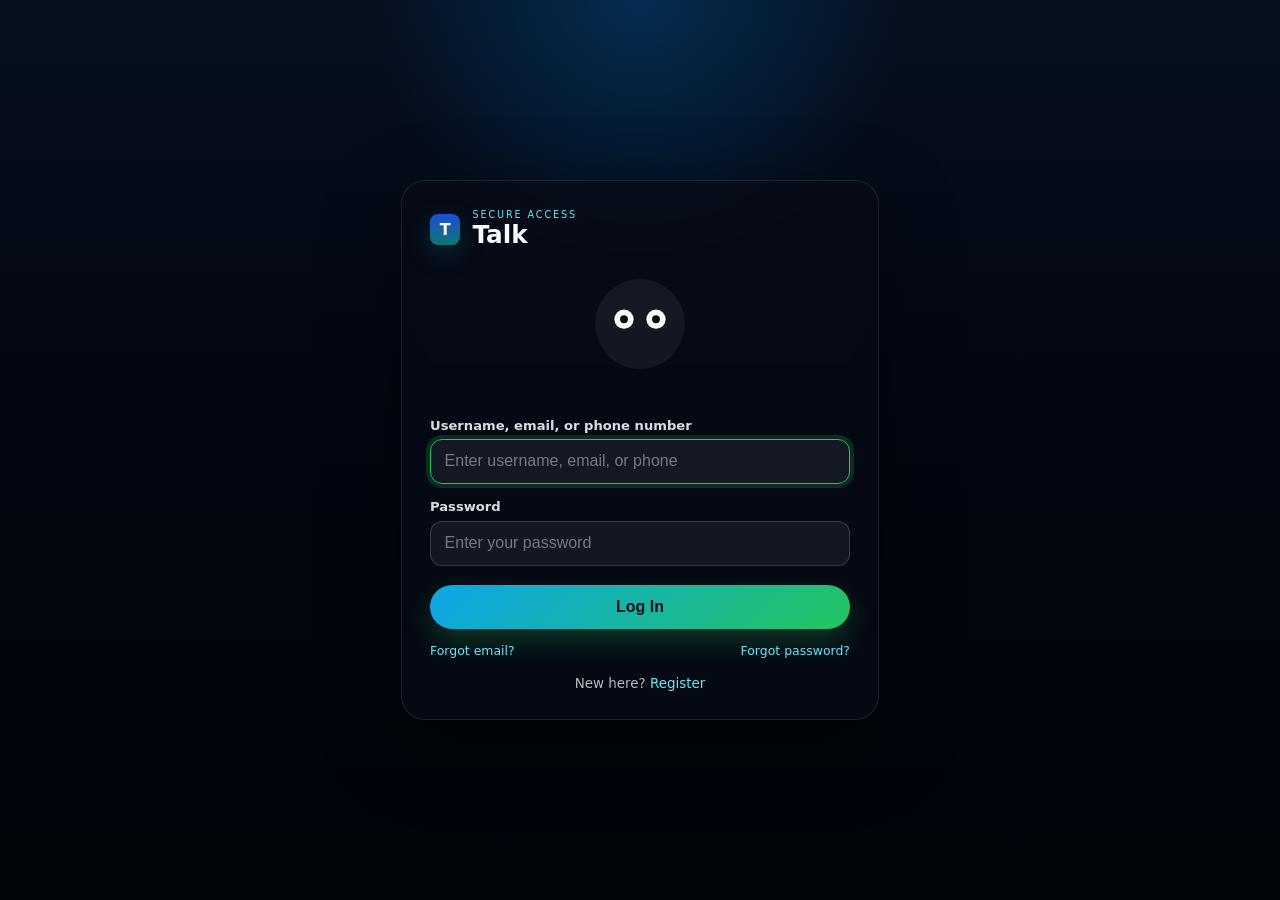
==== index.html @ d1ef783c "feat: add skeleton animation with eye-tracking and password look-away" ====
<!doctype html>
<html lang="en">
<head>
  <meta charset="utf-8">
  <meta name="viewport" content="width=device-width,initial-scale=1">
  <title>Login</title>
  <link rel="stylesheet" href="styles.css">

</head>

<body>
  <div class="login-wrapper">
    <form id="loginForm" class="login-card" action="#" method="post">
      <div class="brand-block">
        <span class="brand-badge">T</span>
        <div>
          <p class="eyebrow">Secure access</p>
          <h1>Talk</h1>
        </div>
      </div>

      <!-- Skeleton animation replaces the old welcome text -->
      <div id="skeleton" class="skeleton" aria-hidden="true">
        <svg viewBox="0 0 200 140" width="160" height="112" xmlns="http://www.w3.org/2000/svg">
          <g id="head" class="head" transform="translate(100,70)">
            <ellipse cx="0" cy="0" rx="56" ry="56" fill="#e6eef6" opacity="0.06"/>
            <g id="face">
              <circle cx="-20" cy="-6" r="12" class="eye" fill="#fff" />
              <circle cx="20" cy="-6" r="12" class="eye" fill="#fff" />
              <circle id="pupilL" cx="-20" cy="-6" r="5" class="pupil" fill="#06101f" />
              <circle id="pupilR" cx="20" cy="-6" r="5" class="pupil" fill="#06101f" />
            </g>
          </g>
        </svg>
      </div>
      <p class="login-copy"></p>

      <div class="field-group">
        <label for="username">Username, email, or phone number</label>
        <input id="username" name="username" type="text" placeholder="Enter username, email, or phone" required autocomplete="username">
      </div>

      <div class="field-group">
        <label for="password">Password</label>
        <input id="password" name="password" type="password" placeholder="Enter your password" required autocomplete="current-password">
      </div>

      <button type="submit">Log In</button>

      <div class="help-links" aria-label="Account help">
        <a href="#" id="forgotEmailLink" class="help-link">Forgot email?</a>
        <a href="#" id="forgotPasswordLink" class="help-link">Forgot password?</a>
      </div>

      <p class="register-prompt">New here? <a href="#" id="registerLink" class="help-link">Register</a></p>
    </form>
  </div>
  <script src="script.js"></script>
</body>
</html>
---- styles.css ----
html, body {
  min-height: 100%;
  margin: 0;
  font-family: Inter, system-ui, -apple-system, BlinkMacSystemFont, "Segoe UI", sans-serif;
  background:
    radial-gradient(circle at top, rgba(0, 120, 212, 0.28), transparent 24%),
    linear-gradient(180deg, #06101f 0%, #030712 42%, #010409 100%);
  color: #f8fafc;
}

body {
  display: flex;
}

.login-wrapper {
  min-height: 100vh;
  width: 100%;
  display: flex;
  align-items: center;
  justify-content: center;
  padding: 1.5rem;
  box-sizing: border-box;
}

.login-card {
  background: rgba(7, 12, 22, 0.74);
  backdrop-filter: blur(10px);
  border: 1px solid rgba(148, 163, 184, 0.16);
  padding: 1.75rem;
  border-radius: 24px;
  box-shadow: 0 26px 80px rgba(0, 0, 0, 0.38);
  width: min(420px, 100%);
  display: flex;
  flex-direction: column;
  gap: 0.9rem;
}

.brand-block {
  display: flex;
  align-items: center;
  gap: 0.75rem;
  margin-bottom: 0.25rem;
}

.brand-badge {
  width: 1.9rem;
  height: 1.9rem;
  display: inline-flex;
  align-items: center;
  justify-content: center;
  border-radius: 0.5rem;
  background: linear-gradient(180deg, #1d4ed8, #0f766e);
  font-weight: 800;
  box-shadow: 0 8px 24px rgba(14, 116, 144, 0.32);
}

.eyebrow {
  margin: 0;
  font-size: 0.6rem;
  text-transform: uppercase;
  letter-spacing: 0.2em;
  color: #67e8f9;
}

.login-card h1 {
  margin: 0;
  font-size: 1.55rem;
  line-height: 1.2;
}

.login-copy {
  margin: 0;
  color: rgba(248, 250, 252, 0.72);
  font-size: 0.95rem;
}

.field-group {
  display: flex;
  flex-direction: column;
  gap: 0.4rem;
}

.login-card label {
  font-size: 0.82rem;
  font-weight: 700;
  color: rgba(248, 250, 252, 0.88);
}

.login-card input {
  padding: 0.78rem 0.85rem;
  font-size: 1rem;
  border: 1px solid rgba(148, 163, 184, 0.28);
  border-radius: 12px;
  background: rgba(255,255,255,0.06);
  color: #fff;
  outline: none;
  transition: border-color 0.2s ease, box-shadow 0.2s ease, transform 0.2s ease;
}

.login-card input::placeholder {
  color: rgba(255,255,255,0.42);
}

.login-card input:focus {
  border-color: #22c55e;
  box-shadow: 0 0 0 4px rgba(34, 197, 94, 0.18);
  transform: translateY(-1px);
}

.login-card button {
  margin-top: 0.35rem;
  padding: 0.8rem 0.95rem;
  font-size: 1rem;
  font-weight: 800;
  border: none;
  border-radius: 999px;
  background: linear-gradient(135deg, #0ea5e9, #22c55e);
  color: #02131f;
  cursor: pointer;
  box-shadow: 0 12px 28px rgba(34, 197, 94, 0.25);
  transition: transform 0.2s ease, box-shadow 0.2s ease;
}

.login-card button:hover {
  transform: translateY(-1px);
  box-shadow: 0 14px 30px rgba(14, 165, 233, 0.28);
}

.login-card button:active { transform: translateY(1px); }

.help-links {
  display: flex;
  justify-content: space-between;
  gap: 0.75rem;
  font-size: 0.78rem;
}

.help-link {
  color: #67e8f9;
  text-decoration: none;
}

.help-link:hover {
  text-decoration: underline;
}

.register-prompt {
  margin: 0.2rem 0 0;
  font-size: 0.84rem;
  text-align: center;
  color: rgba(255,255,255,0.72);
}

/* Commit 2: tweak spacing */

/* Commit 2: tweak spacing */

/* Skeleton animation */
.skeleton {
  display: flex;
  align-items: center;
  justify-content: center;
  margin: 0 auto 0.6rem;
  pointer-events: none;
}
.skeleton svg { display: block; }
.head { transition: transform 300ms ease; transform-origin: 50% 50%; }
.eye { transition: transform 120ms ease; }
.pupil { transition: transform 120ms ease; transform-origin: center; }

/* When typing password, look away: flip head and center pupils */
.skeleton.look-away .head { transform: scaleX(-1) rotate(-12deg) translateY(-4px); }
.skeleton.look-away .pupil { transform: translateX(-6px) translateY(0); }

/* small responsive tweak */
@media (max-width: 480px) {
  .skeleton svg { width: 120px; height: 84px; }
}
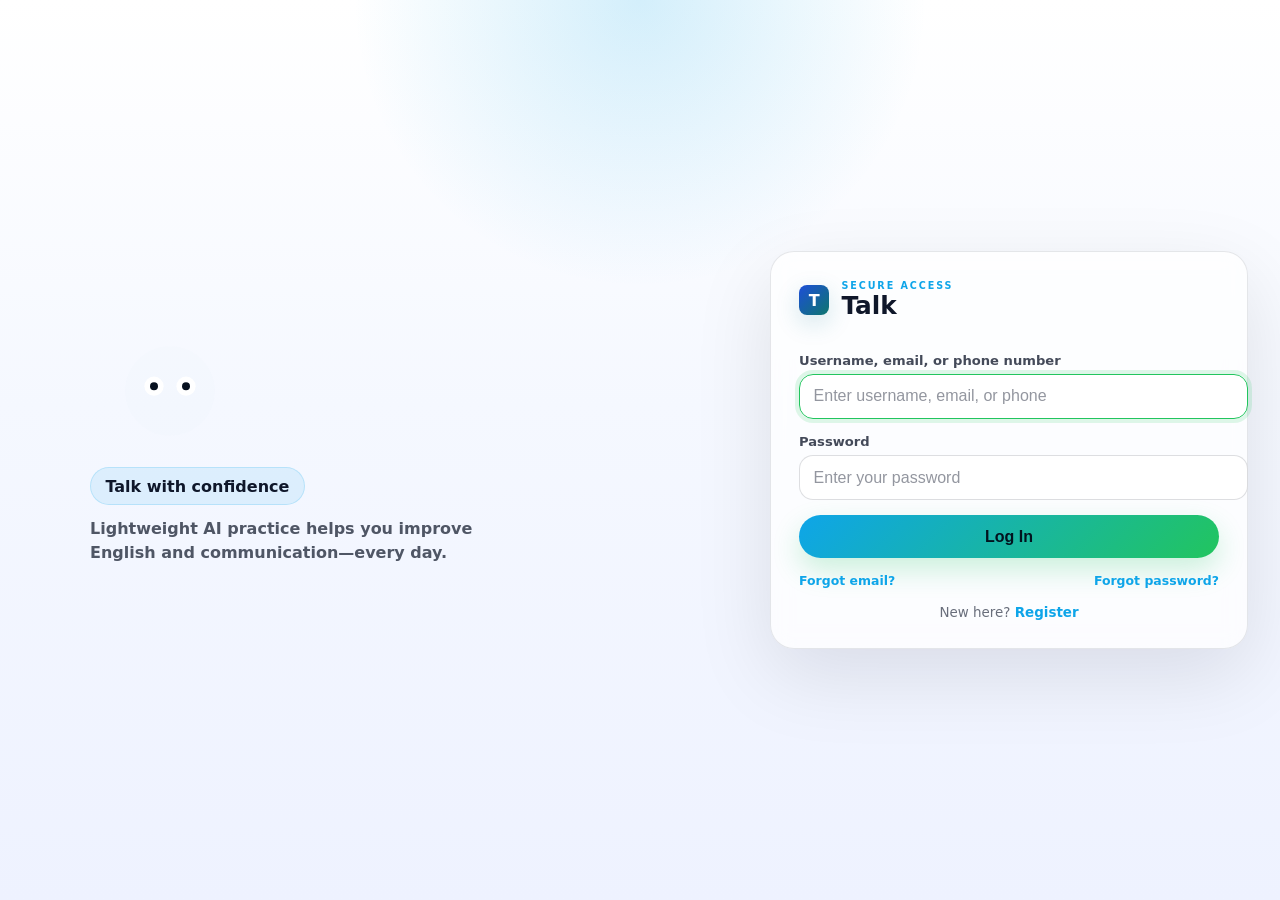
==== commit 2341b9c5: "updated all UI" ====
--- a/index.html
+++ b/index.html
@@ -3,58 +3,178 @@
 <head>
   <meta charset="utf-8">
   <meta name="viewport" content="width=device-width,initial-scale=1">
-  <title>Login</title>
+  <title>Talk - Login & Register</title>
   <link rel="stylesheet" href="styles.css">
 
 </head>
 
 <body>
-  <div class="login-wrapper">
-    <form id="loginForm" class="login-card" action="#" method="post">
+
+  <div id="loginPage" class="login-wrapper">
+    <div class="auth-shell">
+      <!-- Left: Animation / Avatar -->
+      <aside class="auth-visual" aria-hidden="true">
+        <div id="skeleton" class="skeleton" aria-hidden="true">
+          <svg viewBox="0 0 200 140" width="160" height="112" xmlns="http://www.w3.org/2000/svg">
+            <g id="head" class="head" transform="translate(100,70)">
+              <ellipse cx="0" cy="0" rx="56" ry="56" fill="#e6eef6" opacity="0.12"/>
+              <g id="face">
+                <circle cx="-20" cy="-6" r="12" class="eye" fill="#fff" />
+                <circle cx="20" cy="-6" r="12" class="eye" fill="#fff" />
+                <circle id="pupilL" cx="-20" cy="-6" r="5" class="pupil" fill="#06101f" />
+                <circle id="pupilR" cx="20" cy="-6" r="5" class="pupil" fill="#06101f" />
+              </g>
+            </g>
+          </svg>
+        </div>
+        <div class="auth-visual-copy">
+          <div class="brand-pill">Talk with confidence</div>
+          <p class="auth-subtitle">Lightweight AI practice helps you improve English and communication—every day.</p>
+        </div>
+      </aside>
+
+      <!-- Right: Inputs / Details -->
+      <form id="loginForm" class="login-card" action="#" method="post">
+        <div class="brand-block">
+          <span class="brand-badge">T</span>
+          <div>
+            <p class="eyebrow">Secure access</p>
+            <h1>Talk</h1>
+          </div>
+        </div>
+
+        <p class="login-copy"></p>
+
+        <div class="field-group">
+          <label for="username">Username, email, or phone number</label>
+          <input id="username" name="username" type="text" placeholder="Enter username, email, or phone" required autocomplete="username">
+        </div>
+
+        <div class="field-group">
+          <label for="password">Password</label>
+          <input id="password" name="password" type="password" placeholder="Enter your password" required autocomplete="current-password">
+        </div>
+
+        <button type="submit">Log In</button>
+
+        <div class="help-links" aria-label="Account help">
+          <a href="#" id="forgotEmailLink" class="help-link">Forgot email?</a>
+          <a href="#" id="forgotPasswordLink" class="help-link">Forgot password?</a>
+        </div>
+
+        <p class="register-prompt">New here? <a href="#" id="registerLink" class="help-link">Register</a></p>
+      </form>
+    </div>
+  </div>
+
+  <div id="registerPage" class="register-wrapper" style="display: none;">
+    <div class="register-card">
       <div class="brand-block">
         <span class="brand-badge">T</span>
         <div>
-          <p class="eyebrow">Secure access</p>
+          <p class="eyebrow">Create account</p>
           <h1>Talk</h1>
         </div>
       </div>
 
-      <!-- Skeleton animation replaces the old welcome text -->
-      <div id="skeleton" class="skeleton" aria-hidden="true">
-        <svg viewBox="0 0 200 140" width="160" height="112" xmlns="http://www.w3.org/2000/svg">
-          <g id="head" class="head" transform="translate(100,70)">
-            <ellipse cx="0" cy="0" rx="56" ry="56" fill="#e6eef6" opacity="0.06"/>
-            <g id="face">
-              <circle cx="-20" cy="-6" r="12" class="eye" fill="#fff" />
-              <circle cx="20" cy="-6" r="12" class="eye" fill="#fff" />
-              <circle id="pupilL" cx="-20" cy="-6" r="5" class="pupil" fill="#06101f" />
-              <circle id="pupilR" cx="20" cy="-6" r="5" class="pupil" fill="#06101f" />
-            </g>
-          </g>
-        </svg>
+      <div class="progress-bar">
+        <div id="progressFill" class="progress-fill"></div>
       </div>
-      <p class="login-copy"></p>
+      <p class="step-counter"><span id="currentStep">1</span> / 6</p>
 
-      <div class="field-group">
-        <label for="username">Username, email, or phone number</label>
-        <input id="username" name="username" type="text" placeholder="Enter username, email, or phone" required autocomplete="username">
+      <div id="step1" class="register-step active">
+        <h2>Contact Information</h2>
+        <div class="field-group">
+          <label for="regEmail">Email Address</label>
+          <input id="regEmail" type="email" placeholder="Enter your email address" required>
+        </div>
+        <div class="field-group">
+          <label for="regPhone">Phone Number</label>
+          <input id="regPhone" type="tel" placeholder="+1 (555) 000-0000" required>
+        </div>
+        <button type="button" class="btn-primary" id="step1Btn">Next</button>
       </div>
 
-      <div class="field-group">
-        <label for="password">Password</label>
-        <input id="password" name="password" type="password" placeholder="Enter your password" required autocomplete="current-password">
+      <div id="step2" class="register-step">
+        <h2>Verify Email</h2>
+        <p class="step-description">We've sent a code to <strong id="emailDisplay"></strong></p>
+        <div class="field-group">
+          <label for="emailOtp">Email Verification Code</label>
+          <input id="emailOtp" type="text" placeholder="000000" maxlength="6" pattern="\d{6}">
+        </div>
+        <button type="button" class="btn-link" id="resendEmailBtn">Resend Code</button>
+        <div style="display: flex; gap: 1rem; margin-top: 1.5rem;">
+          <button type="button" class="btn-secondary" id="backFrom2">Back</button>
+          <button type="button" class="btn-primary" id="step2Btn">Verify</button>
+        </div>
       </div>
 
-      <button type="submit">Log In</button>
-
-      <div class="help-links" aria-label="Account help">
-        <a href="#" id="forgotEmailLink" class="help-link">Forgot email?</a>
-        <a href="#" id="forgotPasswordLink" class="help-link">Forgot password?</a>
+      <div id="step3" class="register-step">
+        <h2>Verify Phone</h2>
+        <p class="step-description">We've sent a code to <strong id="phoneDisplay"></strong></p>
+        <div class="field-group">
+          <label for="phoneOtp">Phone Verification Code</label>
+          <input id="phoneOtp" type="text" placeholder="000000" maxlength="6" pattern="\d{6}">
+        </div>
+        <button type="button" class="btn-link" id="resendPhoneBtn">Resend Code</button>
+        <div style="display: flex; gap: 1rem; margin-top: 1.5rem;">
+          <button type="button" class="btn-secondary" id="backFrom3">Back</button>
+          <button type="button" class="btn-primary" id="step3Btn">Verify</button>
+        </div>
       </div>
 
-      <p class="register-prompt">New here? <a href="#" id="registerLink" class="help-link">Register</a></p>
-    </form>
+      <div id="step4" class="register-step">
+        <h2>Choose Username</h2>
+        <p class="step-description">Username will be lowercase and unique to your account</p>
+        <div class="field-group">
+          <label for="regUsername">Username</label>
+          <input id="regUsername" type="text" placeholder="Enter username (lowercase, no spaces)" required>
+          <span id="usernameStatus" class="status-message"></span>
+        </div>
+        <p style="font-size: 0.8rem; color: rgba(255,255,255,0.6); margin: 0;">Username must be 3-20 characters, lowercase letters, numbers, and underscores only. No spaces allowed.</p>
+        <div style="display: flex; gap: 1rem; margin-top: 1.5rem;">
+          <button type="button" class="btn-secondary" id="backFrom4">Back</button>
+          <button type="button" class="btn-primary" id="step4Btn">Next</button>
+        </div>
+      </div>
+
+      <div id="step5" class="register-step">
+        <h2>Full Name</h2>
+        <div class="field-group">
+          <label for="regName">Full Name</label>
+          <input id="regName" type="text" placeholder="Enter your full name" required>
+        </div>
+        <div style="display: flex; gap: 1rem; margin-top: 1.5rem;">
+          <button type="button" class="btn-secondary" id="backFrom5">Back</button>
+          <button type="button" class="btn-primary" id="step5Btn">Next</button>
+        </div>
+      </div>
+
+      <!-- STEP 6: Profile Photo -->
+      <div id="step6" class="register-step">
+        <h2>Profile Photo</h2>
+        <p class="step-description">Upload a profile photo (optional)</p>
+        <div class="photo-upload-area" id="photoUploadArea">
+          <input id="profilePhoto" type="file" accept="image/*" style="display: none;">
+          <div class="photo-placeholder" id="photoPlaceholder">
+            <svg xmlns="http://www.w3.org/2000/svg" width="48" height="48" viewBox="0 0 24 24" fill="none" stroke="currentColor" stroke-width="2">
+              <path d="M21 15a2 2 0 0 1-2 2H7l-4 4V5a2 2 0 0 1 2-2h14a2 2 0 0 1 2 2z"></path>
+            </svg>
+            <p>Click to upload photo</p>
+          </div>
+          <img id="photoPreview" style="display: none; max-width: 100%; border-radius: 12px;">
+        </div>
+        <button type="button" class="btn-secondary" id="changePhotoBtn" style="display: none;">Change Photo</button>
+        <div style="display: flex; gap: 1rem; margin-top: 1.5rem;">
+          <button type="button" class="btn-secondary" id="backFrom6">Back</button>
+          <button type="button" class="btn-primary" id="step6Btn">Complete Registration</button>
+        </div>
+      </div>
+
+      <p class="login-prompt">Already have an account? <a href="#" id="backToLoginLink" class="help-link">Log In</a></p>
+    </div>
   </div>
+  
   <script src="script.js"></script>
 </body>
 </html>
--- a/styles.css
+++ b/styles.css
@@ -1,18 +1,27 @@
+/*
+  WARNING: This file was previously modified. It has been replaced with a clean, coherent stylesheet
+  that preserves the existing class/id hooks used by script.js and profile.js.
+
+  Goal: human/professional light UI, auth layout with animation/skeleton on the LEFT and inputs on the RIGHT,
+  plus a lighter profile layout.
+*/
+
 html, body {
   min-height: 100%;
   margin: 0;
   font-family: Inter, system-ui, -apple-system, BlinkMacSystemFont, "Segoe UI", sans-serif;
-  background:
-    radial-gradient(circle at top, rgba(0, 120, 212, 0.28), transparent 24%),
-    linear-gradient(180deg, #06101f 0%, #030712 42%, #010409 100%);
-  color: #f8fafc;
-}
+  color: #0f172a;
+  background: #f6f8ff;
+}
+
+/* ===================== AUTH LAYOUT (index.html) ===================== */
 
 body {
-  display: flex;
-}
-
-.login-wrapper {
+  display: block;
+}
+
+.login-wrapper,
+.register-wrapper {
   min-height: 100vh;
   width: 100%;
   display: flex;
@@ -20,19 +29,67 @@
   justify-content: center;
   padding: 1.5rem;
   box-sizing: border-box;
-}
-
-.login-card {
-  background: rgba(7, 12, 22, 0.74);
+  background:
+    radial-gradient(circle at top, rgba(14, 165, 233, 0.18), transparent 26%),
+    linear-gradient(180deg, #ffffff 0%, #f5f8ff 45%, #eef2ff 100%);
+}
+
+.auth-shell {
+  width: 100%;
+  max-width: 1100px;
+  display: grid;
+  grid-template-columns: 1fr 420px;
+  gap: 2.25rem;
+  align-items: center;
+}
+
+.auth-visual {
+  padding: 1.25rem 0;
+  display: flex;
+  flex-direction: column;
+  align-items: flex-start;
+  gap: 1.25rem;
+}
+
+.auth-visual-copy {
+  max-width: 420px;
+}
+
+.brand-pill {
+  display: inline-flex;
+  align-items: center;
+  gap: 0.6rem;
+  padding: 0.55rem 0.9rem;
+  border-radius: 999px;
+  font-weight: 800;
+  color: #0f172a;
+  background: rgba(14, 165, 233, 0.10);
+  border: 1px solid rgba(14, 165, 233, 0.18);
+}
+
+.auth-subtitle {
+  margin: 0.75rem 0 0;
+  color: rgba(15, 23, 42, 0.72);
+  font-weight: 600;
+  line-height: 1.5;
+}
+
+.login-card,
+.register-card {
+  background: rgba(255, 255, 255, 0.72);
   backdrop-filter: blur(10px);
-  border: 1px solid rgba(148, 163, 184, 0.16);
+  border: 1px solid rgba(15, 23, 42, 0.10);
   padding: 1.75rem;
   border-radius: 24px;
-  box-shadow: 0 26px 80px rgba(0, 0, 0, 0.38);
+  box-shadow: 0 26px 80px rgba(2, 6, 23, 0.10);
   width: min(420px, 100%);
   display: flex;
   flex-direction: column;
   gap: 0.9rem;
+}
+
+.register-card {
+  width: min(460px, 100%);
 }
 
 .brand-block {
@@ -49,9 +106,10 @@
   align-items: center;
   justify-content: center;
   border-radius: 0.5rem;
-  background: linear-gradient(180deg, #1d4ed8, #0f766e);
-  font-weight: 800;
-  box-shadow: 0 8px 24px rgba(14, 116, 144, 0.32);
+  background: linear-gradient(135deg, #1d4ed8, #0f766e);
+  font-weight: 900;
+  color: #fff;
+  box-shadow: 0 8px 24px rgba(14, 116, 144, 0.18);
 }
 
 .eyebrow {
@@ -59,18 +117,20 @@
   font-size: 0.6rem;
   text-transform: uppercase;
   letter-spacing: 0.2em;
-  color: #67e8f9;
+  color: #0ea5e9;
+  font-weight: 800;
 }
 
 .login-card h1 {
   margin: 0;
   font-size: 1.55rem;
   line-height: 1.2;
+  color: #0f172a;
 }
 
 .login-copy {
   margin: 0;
-  color: rgba(248, 250, 252, 0.72);
+  color: rgba(15, 23, 42, 0.62);
   font-size: 0.95rem;
 }
 
@@ -80,53 +140,114 @@
   gap: 0.4rem;
 }
 
-.login-card label {
+.login-card label,
+.register-card label {
   font-size: 0.82rem;
-  font-weight: 700;
-  color: rgba(248, 250, 252, 0.88);
-}
-
-.login-card input {
+  font-weight: 750;
+  color: rgba(15, 23, 42, 0.78);
+}
+
+.login-card input,
+.register-card input {
   padding: 0.78rem 0.85rem;
   font-size: 1rem;
-  border: 1px solid rgba(148, 163, 184, 0.28);
-  border-radius: 12px;
-  background: rgba(255,255,255,0.06);
-  color: #fff;
+  border: 1px solid rgba(15, 23, 42, 0.14);
+  border-radius: 14px;
+  background: rgba(255, 255, 255, 0.85);
+  color: #0f172a;
   outline: none;
-  transition: border-color 0.2s ease, box-shadow 0.2s ease, transform 0.2s ease;
-}
-
-.login-card input::placeholder {
-  color: rgba(255,255,255,0.42);
-}
-
-.login-card input:focus {
+  transition: box-shadow 0.2s ease, border-color 0.2s ease, transform 0.2s ease;
+}
+
+.login-card input::placeholder,
+.register-card input::placeholder {
+  color: rgba(15, 23, 42, 0.45);
+}
+
+.login-card input:focus,
+.register-card input:focus {
   border-color: #22c55e;
-  box-shadow: 0 0 0 4px rgba(34, 197, 94, 0.18);
+  box-shadow: 0 0 0 4px rgba(34, 197, 94, 0.14);
   transform: translateY(-1px);
 }
 
-.login-card button {
-  margin-top: 0.35rem;
+.register-card input.error {
+  border-color: #ef4444;
+  box-shadow: 0 0 0 4px rgba(239, 68, 68, 0.14);
+}
+
+.field-group input[type="text"],
+.field-group input[type="email"],
+.field-group input[type="tel"],
+.field-group input[type="password"],
+.field-group input[type="file"] {
+  width: 100%;
+}
+
+.login-card button,
+.btn-primary,
+.btn-secondary,
+.btn-link {
   padding: 0.8rem 0.95rem;
   font-size: 1rem;
-  font-weight: 800;
+  font-weight: 850;
   border: none;
   border-radius: 999px;
+  cursor: pointer;
+  transition: transform 0.15s ease, box-shadow 0.15s ease, background 0.15s ease;
+}
+
+.login-card button {
   background: linear-gradient(135deg, #0ea5e9, #22c55e);
   color: #02131f;
-  cursor: pointer;
-  box-shadow: 0 12px 28px rgba(34, 197, 94, 0.25);
-  transition: transform 0.2s ease, box-shadow 0.2s ease;
+  box-shadow: 0 12px 28px rgba(34, 197, 94, 0.22);
 }
 
 .login-card button:hover {
   transform: translateY(-1px);
-  box-shadow: 0 14px 30px rgba(14, 165, 233, 0.28);
-}
-
-.login-card button:active { transform: translateY(1px); }
+  box-shadow: 0 14px 30px rgba(14, 165, 233, 0.22);
+}
+
+.login-card button:active {
+  transform: translateY(1px);
+}
+
+.btn-primary {
+  background: linear-gradient(135deg, #0ea5e9, #22c55e);
+  color: #02131f;
+  box-shadow: 0 12px 28px rgba(34, 197, 94, 0.22);
+}
+
+.btn-primary:hover {
+  transform: translateY(-1px);
+  box-shadow: 0 14px 30px rgba(14, 165, 233, 0.22);
+}
+
+.btn-primary:active {
+  transform: translateY(1px);
+}
+
+.btn-secondary {
+  background: rgba(14, 165, 233, 0.08);
+  color: #0ea5e9;
+  border: 1px solid rgba(14, 165, 233, 0.18);
+}
+
+.btn-secondary:hover {
+  background: rgba(14, 165, 233, 0.12);
+}
+
+.btn-link {
+  background: transparent;
+  color: #0ea5e9;
+  padding: 0.5rem 0;
+  text-decoration: underline;
+  font-weight: 700;
+}
+
+.btn-link:hover {
+  text-decoration: none;
+}
 
 .help-links {
   display: flex;
@@ -136,8 +257,9 @@
 }
 
 .help-link {
-  color: #67e8f9;
+  color: #0ea5e9;
   text-decoration: none;
+  font-weight: 650;
 }
 
 .help-link:hover {
@@ -148,31 +270,685 @@
   margin: 0.2rem 0 0;
   font-size: 0.84rem;
   text-align: center;
-  color: rgba(255,255,255,0.72);
-}
-
-/* Commit 2: tweak spacing */
-
-/* Commit 2: tweak spacing */
-
-/* Skeleton animation */
+  color: rgba(15, 23, 42, 0.62);
+}
+
+/* ===================== Skeleton eye tracking (kept working) ===================== */
+
 .skeleton {
   display: flex;
   align-items: center;
   justify-content: center;
-  margin: 0 auto 0.6rem;
+  margin: 0;
   pointer-events: none;
 }
+
 .skeleton svg { display: block; }
-.head { transition: transform 300ms ease; transform-origin: 50% 50%; }
+
+/* Head / pupils transitions */
+.head { transition: transform 300ms ease; transform-origin: 50% 50%; transform-box: fill-box; }
 .eye { transition: transform 120ms ease; }
-.pupil { transition: transform 120ms ease; transform-origin: center; }
-
-/* When typing password, look away: flip head and center pupils */
+.pupil { transition: transform 120ms ease; transform-origin: center; transform-box: fill-box; }
+
 .skeleton.look-away .head { transform: scaleX(-1) rotate(-12deg) translateY(-4px); }
 .skeleton.look-away .pupil { transform: translateX(-6px) translateY(0); }
 
-/* small responsive tweak */
 @media (max-width: 480px) {
   .skeleton svg { width: 120px; height: 84px; }
 }
+
+/* ===================== Register steps ===================== */
+
+.progress-bar {
+  height: 6px;
+  background: rgba(15, 23, 42, 0.10);
+  border-radius: 999px;
+  overflow: hidden;
+}
+
+.progress-fill {
+  height: 100%;
+  background: linear-gradient(90deg, #0ea5e9, #22c55e);
+  width: 16.67%;
+  transition: width 0.3s ease;
+}
+
+.step-counter {
+  margin: 0;
+  font-size: 0.75rem;
+  color: rgba(15, 23, 42, 0.55);
+  text-align: right;
+  font-weight: 750;
+}
+
+.register-step { display: none; }
+.register-step.active {
+  display: flex;
+  flex-direction: column;
+  gap: 0.9rem;
+}
+
+.step-description {
+  margin: 0;
+  font-size: 0.9rem;
+  color: rgba(15, 23, 42, 0.62);
+}
+
+.status-message {
+  font-size: 0.75rem;
+  margin-top: 0.25rem;
+  display: block;
+  min-height: 1.2rem;
+  font-weight: 750;
+}
+
+.status-message.success { color: #16a34a; }
+.status-message.error { color: #ef4444; }
+
+.photo-upload-area {
+  border: 2px dashed rgba(15, 23, 42, 0.18);
+  border-radius: 14px;
+  padding: 2rem 1.25rem;
+  text-align: center;
+  cursor: pointer;
+  transition: border-color 0.2s ease, background 0.2s ease, transform 0.2s ease;
+  background: rgba(255, 255, 255, 0.55);
+}
+
+.photo-upload-area:hover {
+  border-color: #22c55e;
+  background: rgba(34, 197, 94, 0.06);
+  transform: translateY(-2px);
+}
+
+.photo-placeholder {
+  display: flex;
+  flex-direction: column;
+  align-items: center;
+  gap: 0.5rem;
+  color: rgba(15, 23, 42, 0.62);
+}
+
+.photo-placeholder svg {
+  color: #0ea5e9;
+  transition: transform 0.2s ease;
+}
+
+.photo-upload-area:hover .photo-placeholder svg {
+  transform: scale(1.1);
+}
+
+.photo-placeholder p {
+  margin: 0;
+  font-size: 0.9rem;
+  font-weight: 700;
+}
+
+#photoPreview {
+  margin-top: 1rem;
+  display: block;
+  border-radius: 12px;
+}
+
+/* ===================== Responsive auth ===================== */
+
+@media (max-width: 900px) {
+  .auth-shell {
+    grid-template-columns: 1fr;
+    gap: 1.25rem;
+  }
+  .auth-visual {
+    align-items: center;
+    text-align: center;
+  }
+  .auth-visual-copy {
+    max-width: 520px;
+    text-align: center;
+  }
+}
+
+@media (max-width: 480px) {
+  .login-wrapper,
+  .register-wrapper { padding: 1.25rem; }
+  .login-card,
+  .register-card { padding: 1.5rem 1.25rem; }
+}
+
+/* ===================== PROFILE PAGE (profile.html) ===================== */
+
+.profile-wrapper {
+  min-height: 100vh;
+  width: 100%;
+  display: flex;
+  flex-direction: column;
+  background:
+    radial-gradient(circle at top, rgba(14, 165, 233, 0.14), transparent 26%),
+    linear-gradient(180deg, #ffffff 0%, #f6f8ff 55%, #eef2ff 100%);
+  color: #0f172a;
+  position: relative;
+  overflow: hidden;
+}
+
+.profile-wrapper::before {
+  content: '';
+  position: fixed;
+  inset: 0;
+  background:
+    radial-gradient(circle at 20% 50%, rgba(14, 165, 233, 0.10) 0%, transparent 55%),
+    radial-gradient(circle at 80% 80%, rgba(34, 197, 94, 0.06) 0%, transparent 55%);
+  pointer-events: none;
+}
+
+.profile-wrapper > * {
+  position: relative;
+  z-index: 1;
+}
+
+.profile-nav {
+  background: rgba(255, 255, 255, 0.70);
+  backdrop-filter: blur(16px);
+  border-bottom: 1px solid rgba(15, 23, 42, 0.10);
+  padding: 1rem 1.5rem;
+  position: sticky;
+  top: 0;
+  z-index: 100;
+}
+
+.nav-container {
+  max-width: 1200px;
+  margin: 0 auto;
+  display: flex;
+  justify-content: space-between;
+  align-items: center;
+}
+
+.profile-nav .brand-block h1 {
+  margin: 0;
+  font-size: 1.4rem;
+  background: linear-gradient(135deg, #0ea5e9, #22c55e);
+  -webkit-background-clip: text;
+  -webkit-text-fill-color: transparent;
+  background-clip: text;
+  font-weight: 900;
+}
+
+.nav-links {
+  list-style: none;
+  margin: 0;
+  padding: 0;
+  display: flex;
+  gap: 1.5rem;
+}
+
+.nav-links a {
+  color: #0ea5e9;
+  text-decoration: none;
+  font-weight: 750;
+  transition: all 0.2s ease;
+  padding: 0.5rem 1rem;
+  border-radius: 10px;
+}
+
+.nav-links a:hover {
+  background: rgba(14, 165, 233, 0.10);
+}
+
+.profile-container {
+  flex: 1;
+  max-width: 1200px;
+  margin: 0 auto;
+  width: 100%;
+  padding: 2.5rem 1.5rem;
+  box-sizing: border-box;
+  animation: fadeInUp 0.8s ease;
+}
+
+@keyframes fadeInUp {
+  from { opacity: 0; transform: translateY(14px); }
+  to { opacity: 1; transform: translateY(0); }
+}
+
+/* Profile layout: left sidebar (picture+stats) and right details */
+.profile-layout {
+  display: grid;
+  grid-template-columns: 340px 1fr;
+  gap: 1.5rem;
+  align-items: start;
+}
+
+.profile-sidebar,
+.profile-content {
+  display: flex;
+  flex-direction: column;
+  gap: 1.5rem;
+}
+
+.profile-card {
+  background: rgba(255, 255, 255, 0.72);
+  backdrop-filter: blur(14px);
+  border: 1px solid rgba(15, 23, 42, 0.10);
+  border-radius: 18px;
+  padding: 1.5rem;
+  box-shadow: 0 18px 60px rgba(2, 6, 23, 0.06);
+}
+
+.profile-header {
+  display: flex;
+  justify-content: center;
+  margin-bottom: 1rem;
+}
+
+.profile-picture-wrapper {
+  display: flex;
+  flex-direction: column;
+  align-items: center;
+  gap: 1rem;
+}
+
+.profile-picture {
+  width: 150px;
+  height: 150px;
+  border-radius: 50%;
+  object-fit: cover;
+  border: 4px solid rgba(14, 165, 233, 0.35);
+  box-shadow: 0 14px 40px rgba(14, 165, 233, 0.18);
+}
+
+.edit-picture-btn {
+  padding: 0.7rem 1.25rem;
+  font-size: 0.95rem;
+  font-weight: 800;
+  border: 1px solid rgba(14, 165, 233, 0.25);
+  border-radius: 999px;
+  background: rgba(14, 165, 233, 0.08);
+  color: #0ea5e9;
+  cursor: pointer;
+  transition: transform 0.15s ease, background 0.15s ease;
+}
+
+.edit-picture-btn:hover {
+  transform: translateY(-2px);
+  background: rgba(14, 165, 233, 0.12);
+}
+
+.profile-stats {
+  display: grid;
+  grid-template-columns: repeat(auto-fit, minmax(150px, 1fr));
+  gap: 1rem;
+  margin-top: 0.75rem;
+}
+
+.stat-card {
+  background: rgba(14, 165, 233, 0.06);
+  border: 1px solid rgba(14, 165, 233, 0.14);
+  border-radius: 14px;
+  padding: 1.1rem;
+  display: flex;
+  flex-direction: column;
+  align-items: center;
+  gap: 0.55rem;
+  text-align: center;
+}
+
+.stat-label {
+  font-size: 0.8rem;
+  font-weight: 850;
+  color: rgba(14, 165, 233, 0.95);
+  text-transform: uppercase;
+  letter-spacing: 0.4px;
+}
+
+.stat-value {
+  font-size: 1.6rem;
+  font-weight: 950;
+  background: linear-gradient(135deg, #0ea5e9, #22c55e);
+  -webkit-background-clip: text;
+  -webkit-text-fill-color: transparent;
+  background-clip: text;
+}
+
+.profile-section {
+  background: rgba(255, 255, 255, 0.72);
+  backdrop-filter: blur(14px);
+  border: 1px solid rgba(15, 23, 42, 0.10);
+  padding: 1.5rem;
+  border-radius: 18px;
+  box-shadow: 0 18px 60px rgba(2, 6, 23, 0.06);
+}
+
+.section-title {
+  margin: 0 0 1.25rem;
+  font-size: 1.25rem;
+  font-weight: 950;
+  color: #0f172a;
+  display: flex;
+  align-items: center;
+  gap: 0.75rem;
+}
+
+.section-title::after {
+  content: '';
+  height: 3px;
+  width: 52px;
+  border-radius: 999px;
+  background: linear-gradient(90deg, #0ea5e9, #22c55e);
+  display: inline-block;
+  margin-left: 0.5rem;
+}
+
+.info-group { display: flex; flex-direction: column; gap: 1rem; }
+
+.info-item {
+  display: flex;
+  align-items: center;
+  gap: 1.2rem;
+  padding: 1rem 1.1rem;
+  background: rgba(14, 165, 233, 0.06);
+  border: 1px solid rgba(14, 165, 233, 0.14);
+  border-radius: 14px;
+}
+
+.info-item label {
+  font-weight: 850;
+  min-width: 100px;
+  color: rgba(15, 23, 42, 0.70);
+}
+
+.info-value {
+  flex: 1;
+  color: rgba(15, 23, 42, 0.92);
+  font-weight: 650;
+}
+
+.edit-btn {
+  padding: 0.6rem 1.05rem;
+  border-radius: 12px;
+  border: 1px solid rgba(14, 165, 233, 0.22);
+  background: rgba(14, 165, 233, 0.08);
+  color: #0ea5e9;
+  font-weight: 850;
+  cursor: pointer;
+  white-space: nowrap;
+}
+
+.copy-btn {
+  padding: 0.55rem 0.7rem;
+  font-size: 1.1rem;
+  border: none;
+  background: transparent;
+  cursor: pointer;
+  border-radius: 10px;
+  transition: background 0.15s ease, transform 0.15s ease;
+}
+
+.copy-btn:hover { background: rgba(14, 165, 233, 0.12); transform: scale(1.05); }
+
+.bio-wrapper { display: flex; flex-direction: column; gap: 1rem; }
+
+.user-bio {
+  margin: 0;
+  padding: 1rem 1.1rem;
+  background: rgba(34, 197, 94, 0.06);
+  border: 1px solid rgba(34, 197, 94, 0.12);
+  border-radius: 14px;
+  line-height: 1.7;
+  color: rgba(15, 23, 42, 0.92);
+}
+
+.friends-container {
+  display: grid;
+  grid-template-columns: repeat(auto-fill, minmax(280px, 1fr));
+  gap: 1rem;
+}
+
+.friend-card {
+  background: rgba(14, 165, 233, 0.06);
+  border: 1px solid rgba(14, 165, 233, 0.14);
+  border-radius: 14px;
+  padding: 1rem;
+  display: flex;
+  justify-content: space-between;
+  align-items: center;
+  gap: 1rem;
+}
+
+.friend-avatar {
+  width: 56px;
+  height: 56px;
+  border-radius: 50%;
+  overflow: hidden;
+  border: 2px solid rgba(14, 165, 233, 0.35);
+}
+
+.friend-avatar img {
+  width: 100%;
+  height: 100%;
+  object-fit: cover;
+}
+
+.friend-details h4 { margin: 0 0 0.25rem; font-size: 1.05rem; font-weight: 950; }
+.friend-id { margin: 0; font-size: 0.85rem; color: #0ea5e9; font-weight: 750; }
+
+.friend-status {
+  margin: 0.35rem 0 0;
+  font-size: 0.8rem;
+  font-weight: 850;
+  display: inline-block;
+  padding: 0.35rem 0.9rem;
+  border-radius: 999px;
+  letter-spacing: 0.4px;
+  text-transform: uppercase;
+}
+
+.friend-status.online { background: rgba(34, 197, 94, 0.14); color: #16a34a; }
+.friend-status.away { background: rgba(245, 158, 11, 0.16); color: #d97706; }
+.friend-status.offline { background: rgba(148, 163, 184, 0.25); color: rgba(71, 85, 105, 1); }
+
+.remove-friend-btn {
+  padding: 0.55rem 0.95rem;
+  font-size: 0.9rem;
+  font-weight: 900;
+  border-radius: 12px;
+  border: 1px solid rgba(239, 68, 68, 0.35);
+  background: rgba(239, 68, 68, 0.08);
+  color: #ef4444;
+  cursor: pointer;
+}
+
+.empty-state {
+  text-align: center;
+  padding: 2rem 1rem;
+  color: rgba(15, 23, 42, 0.55);
+  font-style: italic;
+}
+
+.add-friend-btn,
+.settings-btn {
+  padding: 0.85rem 1.35rem;
+  font-size: 0.95rem;
+  font-weight: 900;
+  border-radius: 999px;
+  border: none;
+  background: linear-gradient(135deg, #0ea5e9, #22c55e);
+  color: #02131f;
+  cursor: pointer;
+}
+
+/* Settings group */
+.settings-group {
+  background: rgba(14, 165, 233, 0.06);
+  border: 1px solid rgba(14, 165, 233, 0.14);
+  border-radius: 14px;
+  padding: 1rem;
+}
+
+.settings-group p { margin: 0.5rem 0; font-weight: 650; color: rgba(15, 23, 42, 0.82); }
+.settings-group strong { color: #0ea5e9; }
+
+/* ===================== MODALS & TOAST (keep ids/classes) ===================== */
+
+.modal {
+  display: none;
+  position: fixed;
+  inset: 0;
+  background: rgba(2, 6, 23, 0.72);
+  z-index: 1000;
+  align-items: center;
+  justify-content: center;
+  padding: 1.5rem;
+  backdrop-filter: blur(6px);
+}
+
+.modal.active { display: flex; }
+
+.modal-content {
+  background: rgba(255, 255, 255, 0.92);
+  border: 1px solid rgba(14, 165, 233, 0.22);
+  border-radius: 16px;
+  width: min(500px, 100%);
+  display: flex;
+  flex-direction: column;
+  overflow: hidden;
+}
+
+.modal-header {
+  padding: 1.25rem 1.25rem;
+  border-bottom: 1px solid rgba(14, 165, 233, 0.18);
+  display: flex;
+  justify-content: space-between;
+  align-items: center;
+}
+
+.modal-header h3 {
+  margin: 0;
+  font-size: 1.25rem;
+  font-weight: 950;
+}
+
+.modal-close {
+  background: transparent;
+  border: none;
+  font-size: 2rem;
+  cursor: pointer;
+  padding: 0;
+  width: 2.5rem;
+  height: 2.5rem;
+  display: flex;
+  align-items: center;
+  justify-content: center;
+  color: rgba(15, 23, 42, 0.65);
+}
+
+.modal-body {
+  padding: 1.25rem;
+  display: flex;
+  flex-direction: column;
+  gap: 1rem;
+}
+
+.modal-input,
+.modal-textarea {
+  padding: 0.95rem 1rem;
+  font-size: 1rem;
+  border: 1px solid rgba(14, 165, 233, 0.18);
+  border-radius: 12px;
+  background: rgba(255, 255, 255, 0.9);
+  color: #0f172a;
+  outline: none;
+}
+
+.modal-input:focus,
+.modal-textarea:focus {
+  border-color: #22c55e;
+  box-shadow: 0 0 0 4px rgba(34, 197, 94, 0.14);
+}
+
+.modal-textarea { resize: vertical; min-height: 120px; }
+
+.char-count {
+  font-size: 0.85rem;
+  color: rgba(15, 23, 42, 0.55);
+  text-align: right;
+  margin: 0;
+  font-weight: 700;
+}
+
+.suggestion-item {
+  padding: 0.9rem;
+  background: rgba(14, 165, 233, 0.06);
+  border: 1px solid rgba(14, 165, 233, 0.14);
+  border-radius: 10px;
+  cursor: pointer;
+  color: #0ea5e9;
+  transition: transform 0.15s ease, background 0.15s ease, border-color 0.15s ease;
+  margin-top: 0.5rem;
+  font-weight: 750;
+}
+
+.suggestion-item:hover { transform: translateX(3px); background: rgba(14, 165, 233, 0.10); border-color: rgba(34, 197, 94, 0.30); }
+
+.suggested-friends { max-height: 220px; overflow-y: auto; }
+
+.modal-footer {
+  padding: 1.25rem;
+  border-top: 1px solid rgba(14, 165, 233, 0.18);
+  display: flex;
+  justify-content: flex-end;
+  gap: 1rem;
+}
+
+.btn-cancel {
+  padding: 0.85rem 1.2rem;
+  font-weight: 900;
+  border-radius: 999px;
+  border: 1px solid rgba(14, 165, 233, 0.20);
+  background: rgba(148, 163, 184, 0.12);
+  color: #0ea5e9;
+  cursor: pointer;
+}
+
+.btn-save {
+  padding: 0.85rem 1.2rem;
+  font-weight: 900;
+  border-radius: 999px;
+  border: none;
+  background: linear-gradient(135deg, #0ea5e9, #22c55e);
+  color: #02131f;
+  cursor: pointer;
+}
+
+/* toast */
+.toast {
+  position: fixed;
+  bottom: -100px;
+  left: 50%;
+  transform: translateX(-50%);
+  background: rgba(34, 197, 94, 0.95);
+  color: #02131f;
+  padding: 1rem 1.5rem;
+  border-radius: 12px;
+  box-shadow: 0 12px 32px rgba(34, 197, 94, 0.25);
+  font-weight: 900;
+  font-size: 0.95rem;
+  z-index: 9999;
+  transition: bottom 0.4s cubic-bezier(0.34, 1.56, 0.64, 1);
+  backdrop-filter: blur(10px);
+}
+
+.toast.show { bottom: 2rem; }
+.toast.error { background: rgba(239, 68, 68, 0.95); color: #fff; }
+.toast.info { background: rgba(14, 165, 233, 0.95); color: #02131f; }
+
+/* ===================== Responsive profile ===================== */
+
+@media (max-width: 900px) {
+  .profile-layout {
+    grid-template-columns: 1fr;
+  }
+}
+
+@media (max-width: 480px) {
+  .profile-container { padding: 1.5rem 1rem; }
+  .profile-picture { width: 110px; height: 110px; }
+}
+
